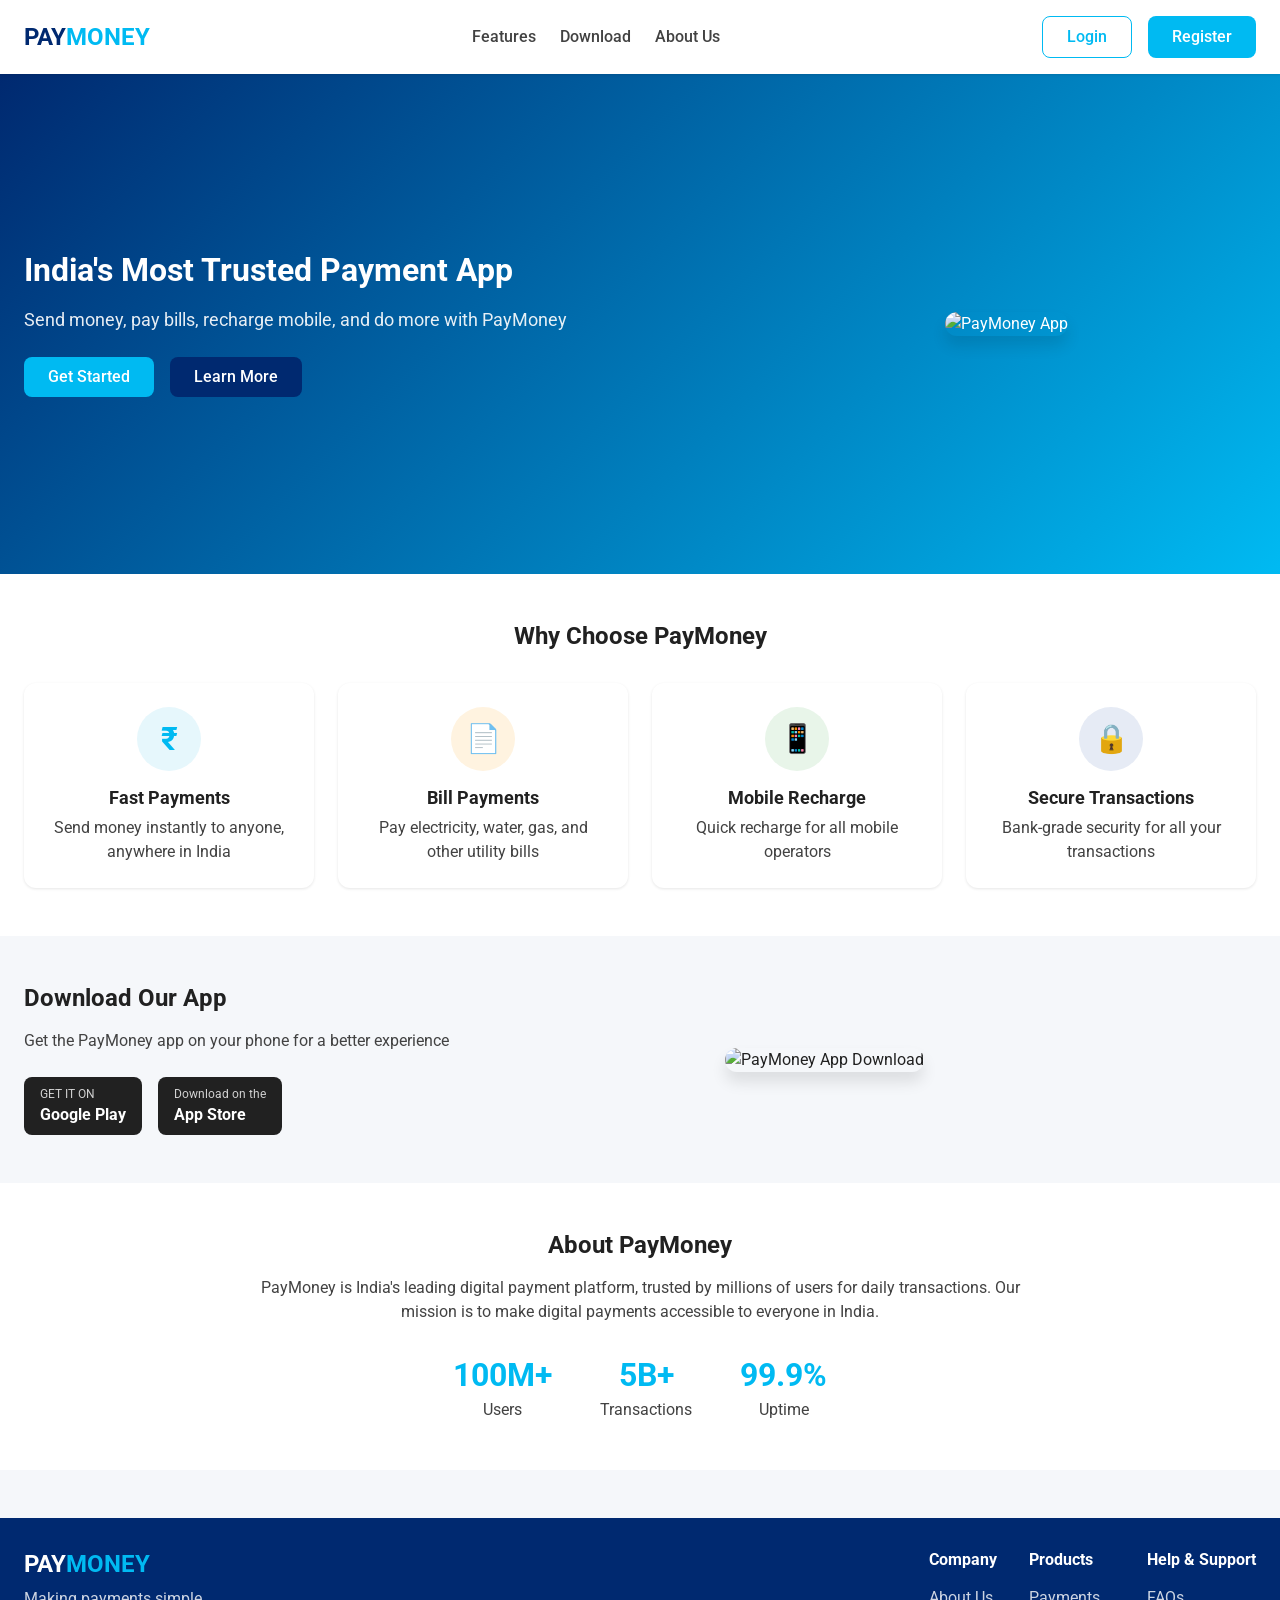
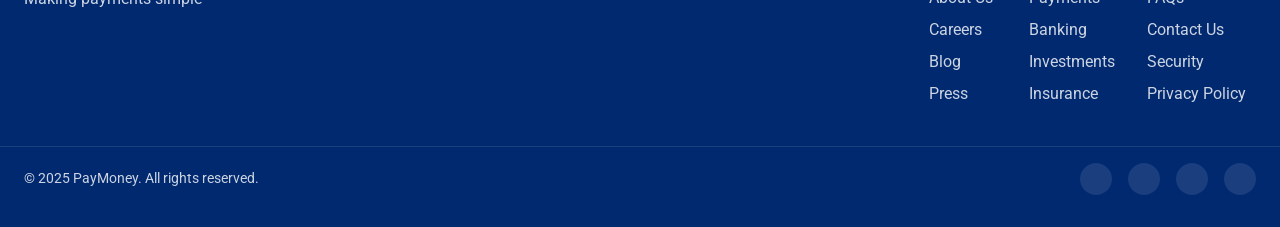
==== index.html @ 13b38fb4 "new codes" ====
<!DOCTYPE html>
<html lang="en">
<head>
  <meta charset="UTF-8">
  <meta name="viewport" content="width=device-width, initial-scale=1.0">
  <title>PAYMONEY - India's Leading Payment App</title>
  <link rel="stylesheet" href="css/main.css">
  <link rel="stylesheet" href="css/home.css">
  <link rel="stylesheet" href="https://fonts.googleapis.com/css2?family=Roboto:wght@400;500;700&display=swap">
</head>
<body>
  <header class="main-header">
    <div class="header-content">
      <div class="logo">
        <h1>PAY<span>MONEY</span></h1>
      </div>
      
      <nav class="desktop-nav">
        <ul>
          <li><a href="#features">Features</a></li>
          <li><a href="#download">Download</a></li>
          <li><a href="#about">About Us</a></li>
        </ul>
      </nav>
      
      <div class="auth-buttons">
        <a href="login.html" class="btn btn-outline">Login</a>
        <a href="register.html" class="btn btn-primary">Register</a>
      </div>
      
      <div class="hamburger-menu">
        <div class="bar"></div>
        <div class="bar"></div>
        <div class="bar"></div>
      </div>
    </div>
  </header>
  
  <div class="mobile-menu">
    <ul>
      <li><a href="#features">Features</a></li>
      <li><a href="#download">Download</a></li>
      <li><a href="#about">About Us</a></li>
      <li><a href="login.html">Login</a></li>
      <li><a href="register.html">Register</a></li>
    </ul>
  </div>
  
  <main>
    <section class="hero">
      <div class="hero-content">
        <h1>India's Most Trusted Payment App</h1>
        <p>Send money, pay bills, recharge mobile, and do more with PayMoney</p>
        <div class="hero-buttons">
          <a href="register.html" class="btn btn-primary">Get Started</a>
          <a href="#features" class="btn btn-secondary">Learn More</a>
        </div>
      </div>
      <div class="hero-image">
        <img src="https://images.pexels.com/photos/230544/pexels-photo-230544.jpeg?auto=compress&cs=tinysrgb&w=600" alt="PayMoney App">
      </div>
    </section>
    
    <section id="features" class="features">
      <h2>Why Choose PayMoney</h2>
      <div class="features-grid">
        <div class="feature-card">
          <div class="feature-icon payments"></div>
          <h3>Fast Payments</h3>
          <p>Send money instantly to anyone, anywhere in India</p>
        </div>
        <div class="feature-card">
          <div class="feature-icon bills"></div>
          <h3>Bill Payments</h3>
          <p>Pay electricity, water, gas, and other utility bills</p>
        </div>
        <div class="feature-card">
          <div class="feature-icon recharge"></div>
          <h3>Mobile Recharge</h3>
          <p>Quick recharge for all mobile operators</p>
        </div>
        <div class="feature-card">
          <div class="feature-icon security"></div>
          <h3>Secure Transactions</h3>
          <p>Bank-grade security for all your transactions</p>
        </div>
      </div>
    </section>
    
    <section id="download" class="download">
      <div class="download-content">
        <h2>Download Our App</h2>
        <p>Get the PayMoney app on your phone for a better experience</p>
        <div class="store-buttons">
          <a href="#" class="store-button google-play">
            <span>GET IT ON</span>
            <strong>Google Play</strong>
          </a>
          <a href="#" class="store-button app-store">
            <span>Download on the</span>
            <strong>App Store</strong>
          </a>
        </div>
      </div>
      <div class="download-image">
        <img src="https://images.pexels.com/photos/607812/pexels-photo-607812.jpeg?auto=compress&cs=tinysrgb&w=600" alt="PayMoney App Download">
      </div>
    </section>
    
    <section id="about" class="about">
      <h2>About PayMoney</h2>
      <p>PayMoney is India's leading digital payment platform, trusted by millions of users for daily transactions. Our mission is to make digital payments accessible to everyone in India.</p>
      <div class="stats">
        <div class="stat-item">
          <h3>100M+</h3>
          <p>Users</p>
        </div>
        <div class="stat-item">
          <h3>5B+</h3>
          <p>Transactions</p>
        </div>
        <div class="stat-item">
          <h3>99.9%</h3>
          <p>Uptime</p>
        </div>
      </div>
    </section>
  </main>
  
  <footer class="main-footer">
    <div class="footer-content">
      <div class="footer-logo">
        <h2>PAY<span>MONEY</span></h2>
        <p>Making payments simple</p>
      </div>
      
      <div class="footer-links">
        <div class="link-group">
          <h3>Company</h3>
          <ul>
            <li><a href="#">About Us</a></li>
            <li><a href="#">Careers</a></li>
            <li><a href="#">Blog</a></li>
            <li><a href="#">Press</a></li>
          </ul>
        </div>
        
        <div class="link-group">
          <h3>Products</h3>
          <ul>
            <li><a href="#">Payments</a></li>
            <li><a href="#">Banking</a></li>
            <li><a href="#">Investments</a></li>
            <li><a href="#">Insurance</a></li>
          </ul>
        </div>
        
        <div class="link-group">
          <h3>Help & Support</h3>
          <ul>
            <li><a href="#">FAQs</a></li>
            <li><a href="#">Contact Us</a></li>
            <li><a href="#">Security</a></li>
            <li><a href="#">Privacy Policy</a></li>
          </ul>
        </div>
      </div>
    </div>
    
    <div class="footer-bottom">
      <p>&copy; 2025 PayMoney. All rights reserved.</p>
      <div class="social-links">
        <a href="#" class="social-icon facebook"></a>
        <a href="#" class="social-icon twitter"></a>
        <a href="#" class="social-icon instagram"></a>
        <a href="#" class="social-icon linkedin"></a>
      </div>
    </div>
  </footer>
  
  <script src="js/main.js"></script>
</body>
</html>
---- css/main.css ----
:root {
  /* Colors */
  --primary-color: #00baf2;
  --primary-dark: #0095cc;
  --primary-light: #e6f7fc;
  --secondary-color: #002970;
  --secondary-dark: #001c4d;
  --secondary-light: #e6ebf5;
  
  --accent-color: #ff5722;
  --accent-dark: #e64a19;
  --accent-light: #ffebe5;
  
  --success-color: #4caf50;
  --success-dark: #388e3c;
  --success-light: #e8f5e9;
  
  --warning-color: #ff9800;
  --warning-dark: #f57c00;
  --warning-light: #fff3e0;
  
  --error-color: #f44336;
  --error-dark: #d32f2f;
  --error-light: #ffebee;
  
  --text-dark: #212121;
  --text-medium: #424242;
  --text-light: #757575;
  --text-white: #ffffff;
  
  --bg-light: #f5f7fa;
  --bg-white: #ffffff;
  --bg-grey: #f1f3f6;
  
  --border-color: #e0e0e0;
  --border-dark: #bdbdbd;
  
  /* Spacing */
  --spacing-xs: 4px;
  --spacing-sm: 8px;
  --spacing-md: 16px;
  --spacing-lg: 24px;
  --spacing-xl: 32px;
  --spacing-xxl: 48px;
  
  /* Border Radius */
  --border-radius-sm: 4px;
  --border-radius-md: 8px;
  --border-radius-lg: 12px;
  --border-radius-xl: 16px;
  
  /* Shadows */
  --shadow-sm: 0 1px 3px rgba(0, 0, 0, 0.1);
  --shadow-md: 0 4px 6px rgba(0, 0, 0, 0.1);
  --shadow-lg: 0 10px 15px rgba(0, 0, 0, 0.1);
  --shadow-xl: 0 20px 25px rgba(0, 0, 0, 0.1);
  
  /* Font */
  --font-family: 'Roboto', sans-serif;
  --font-size-xs: 12px;
  --font-size-sm: 14px;
  --font-size-md: 16px;
  --font-size-lg: 18px;
  --font-size-xl: 24px;
  --font-size-xxl: 32px;
  
  /* Transitions */
  --transition-fast: 0.2s ease;
  --transition-normal: 0.3s ease;
  --transition-slow: 0.5s ease;
}

/* Base Styles */
* {
  margin: 0;
  padding: 0;
  box-sizing: border-box;
}

html {
  scroll-behavior: smooth;
}

body {
  font-family: var(--font-family);
  font-size: var(--font-size-md);
  color: var(--text-dark);
  background-color: var(--bg-light);
  line-height: 1.5;
}

h1, h2, h3, h4, h5, h6 {
  margin-bottom: var(--spacing-md);
  font-weight: 700;
  line-height: 1.2;
}

p {
  margin-bottom: var(--spacing-md);
}

a {
  color: var(--primary-color);
  text-decoration: none;
  transition: color var(--transition-fast);
}

a:hover {
  color: var(--primary-dark);
}

ul, ol {
  list-style: none;
}

img {
  max-width: 100%;
  height: auto;
}

/* Layout */
.container {
  max-width: 1200px;
  margin: 0 auto;
  padding: 0 var(--spacing-md);
}

/* Buttons */
.btn {
  display: inline-flex;
  align-items: center;
  justify-content: center;
  padding: var(--spacing-sm) var(--spacing-lg);
  border-radius: var(--border-radius-md);
  font-size: var(--font-size-md);
  font-weight: 500;
  text-align: center;
  cursor: pointer;
  transition: all var(--transition-fast);
  border: none;
  outline: none;
}

.btn-primary {
  background-color: var(--primary-color);
  color: var(--text-white);
}

.btn-primary:hover {
  background-color: var(--primary-dark);
  color: var(--text-white);
}

.btn-secondary {
  background-color: var(--secondary-color);
  color: var(--text-white);
}

.btn-secondary:hover {
  background-color: var(--secondary-dark);
  color: var(--text-white);
}

.btn-outline {
  background-color: transparent;
  color: var(--primary-color);
  border: 1px solid var(--primary-color);
}

.btn-outline:hover {
  background-color: var(--primary-light);
}

.btn-icon {
  padding: var(--spacing-xs);
  background: transparent;
  border: none;
  color: var(--text-light);
  cursor: pointer;
  transition: color var(--transition-fast);
}

.btn-icon:hover {
  color: var(--primary-color);
}

/* Header */
.main-header {
  background-color: var(--bg-white);
  box-shadow: var(--shadow-sm);
  position: sticky;
  top: 0;
  z-index: 100;
}

.header-content {
  display: flex;
  align-items: center;
  justify-content: space-between;
  padding: var(--spacing-md) var(--spacing-lg);
}

.logo h1 {
  margin: 0;
  font-size: var(--font-size-xl);
  color: var(--secondary-color);
}

.logo h1 span {
  color: var(--primary-color);
}

.desktop-nav ul {
  display: flex;
  gap: var(--spacing-lg);
}

.desktop-nav a {
  color: var(--text-medium);
  font-weight: 500;
}

.desktop-nav a:hover {
  color: var(--primary-color);
}

.auth-buttons {
  display: flex;
  gap: var(--spacing-md);
}

.user-menu {
  display: flex;
  align-items: center;
  gap: var(--spacing-md);
}

.user-profile {
  display: flex;
  align-items: center;
  gap: var(--spacing-xs);
}

.user-profile img {
  width: 32px;
  height: 32px;
  border-radius: 50%;
  object-fit: cover;
}

.hamburger-menu {
  display: none;
  flex-direction: column;
  cursor: pointer;
}

.bar {
  width: 24px;
  height: 2px;
  background-color: var(--text-dark);
  margin: 3px 0;
  transition: transform var(--transition-fast);
}

.mobile-menu {
  display: none;
  position: fixed;
  top: 64px;
  left: 0;
  width: 100%;
  background-color: var(--bg-white);
  box-shadow: var(--shadow-md);
  z-index: 99;
  transform: translateY(-100%);
  transition: transform var(--transition-normal);
}

.mobile-menu.active {
  transform: translateY(0);
}

.mobile-menu ul {
  padding: var(--spacing-md);
}

.mobile-menu li {
  margin-bottom: var(--spacing-md);
}

.mobile-menu a {
  display: block;
  padding: var(--spacing-sm) 0;
  color: var(--text-medium);
  font-weight: 500;
}

/* Forms */
.form-group {
  margin-bottom: var(--spacing-md);
}

.form-row {
  display: flex;
  gap: var(--spacing-md);
  margin-bottom: var(--spacing-md);
}

label {
  display: block;
  margin-bottom: var(--spacing-xs);
  font-weight: 500;
  color: var(--text-medium);
}

input, select, textarea {
  width: 100%;
  padding: var(--spacing-sm) var(--spacing-md);
  border: 1px solid var(--border-color);
  border-radius: var(--border-radius-md);
  font-family: var(--font-family);
  font-size: var(--font-size-md);
  transition: border-color var(--transition-fast);
}

input:focus, select:focus, textarea:focus {
  outline: none;
  border-color: var(--primary-color);
}

input::placeholder, select::placeholder, textarea::placeholder {
  color: var(--text-light);
}

/* Modals */
.modal {
  display: none;
  position: fixed;
  top: 0;
  left: 0;
  width: 100%;
  height: 100%;
  background-color: rgba(0, 0, 0, 0.5);
  z-index: 1000;
  overflow-y: auto;
}

.modal-content {
  position: relative;
  background-color: var(--bg-white);
  margin: 10% auto;
  padding: var(--spacing-lg);
  width: 90%;
  max-width: 500px;
  border-radius: var(--border-radius-lg);
  box-shadow: var(--shadow-lg);
}

.close-modal {
  position: absolute;
  top: var(--spacing-md);
  right: var(--spacing-md);
  font-size: var(--font-size-xl);
  cursor: pointer;
  color: var(--text-light);
  transition: color var(--transition-fast);
}

.close-modal:hover {
  color: var(--text-dark);
}

/* Notifications */
.notification {
  position: fixed;
  bottom: var(--spacing-lg);
  right: var(--spacing-lg);
  padding: var(--spacing-md) var(--spacing-lg);
  background-color: var(--bg-white);
  color: var(--text-medium);
  border-radius: var(--border-radius-md);
  box-shadow: var(--shadow-md);
  transform: translateY(150%);
  transition: transform var(--transition-normal);
  z-index: 1000;
}

.notification.success {
  background-color: var(--success-light);
  color: var(--success-dark);
  border-left: 4px solid var(--success-color);
}

.notification.error {
  background-color: var(--error-light);
  color: var(--error-dark);
  border-left: 4px solid var(--error-color);
}

.notification.warning {
  background-color: var(--warning-light);
  color: var(--warning-dark);
  border-left: 4px solid var(--warning-color);
}

.notification.show {
  transform: translateY(0);
}

/* Footer */
.main-footer {
  background-color: var(--secondary-color);
  color: var(--text-white);
  padding: var(--spacing-xl) 0 var(--spacing-md);
  margin-top: var(--spacing-xxl);
}

.footer-content {
  display: flex;
  flex-wrap: wrap;
  justify-content: space-between;
  padding: 0 var(--spacing-lg);
  margin-bottom: var(--spacing-xl);
}

.footer-logo h2 {
  color: var(--text-white);
  margin-bottom: var(--spacing-sm);
}

.footer-logo h2 span {
  color: var(--primary-color);
}

.footer-logo p {
  color: var(--text-white);
  opacity: 0.8;
}

.footer-links {
  display: flex;
  flex-wrap: wrap;
  gap: var(--spacing-xl);
}

.link-group h3 {
  color: var(--text-white);
  font-size: var(--font-size-md);
  margin-bottom: var(--spacing-md);
}

.link-group ul li {
  margin-bottom: var(--spacing-sm);
}

.link-group a {
  color: var(--text-white);
  opacity: 0.8;
  transition: opacity var(--transition-fast);
}

.link-group a:hover {
  opacity: 1;
  color: var(--primary-light);
}

.footer-bottom {
  display: flex;
  justify-content: space-between;
  align-items: center;
  padding: var(--spacing-md) var(--spacing-lg);
  border-top: 1px solid rgba(255, 255, 255, 0.1);
}

.footer-bottom p {
  margin: 0;
  opacity: 0.8;
  font-size: var(--font-size-sm);
}

.social-links {
  display: flex;
  gap: var(--spacing-md);
}

.social-icon {
  width: 32px;
  height: 32px;
  background-color: rgba(255, 255, 255, 0.1);
  border-radius: 50%;
  display: flex;
  align-items: center;
  justify-content: center;
  transition: background-color var(--transition-fast);
}

.social-icon:hover {
  background-color: var(--primary-color);
}

/* Utility Classes */
.hidden {
  display: none !important;
}

.status-badge {
  display: inline-block;
  padding: 2px 8px;
  border-radius: 12px;
  font-size: var(--font-size-xs);
  font-weight: 500;
  background-color: var(--bg-grey);
  color: var(--text-medium);
}

.status-badge.success {
  background-color: var(--success-light);
  color: var(--success-dark);
}

.status-badge.warning {
  background-color: var(--warning-light);
  color: var(--warning-dark);
}

.status-badge.error {
  background-color: var(--error-light);
  color: var(--error-dark);
}

.status-badge.primary {
  background-color: var(--primary-light);
  color: var(--primary-dark);
}

/* Responsive Design */
@media (max-width: 1024px) {
  .footer-content {
    flex-direction: column;
    gap: var(--spacing-xl);
  }
  
  .footer-links {
    margin-top: var(--spacing-lg);
  }
}

@media (max-width: 768px) {
  .desktop-nav, .auth-buttons {
    display: none;
  }
  
  .hamburger-menu {
    display: flex;
  }
  
  .form-row {
    flex-direction: column;
    gap: 0;
  }
  
  .footer-links {
    flex-direction: column;
    gap: var(--spacing-xl);
  }
  
  .footer-bottom {
    flex-direction: column;
    gap: var(--spacing-md);
  }
}

@media (max-width: 480px) {
  .modal-content {
    width: 95%;
    margin: 5% auto;
    padding: var(--spacing-md);
  }
}
---- css/home.css ----
/* Hero Section */
.hero {
  display: flex;
  align-items: center;
  justify-content: space-between;
  padding: var(--spacing-xxl) var(--spacing-lg);
  background: linear-gradient(135deg, var(--secondary-color) 0%, var(--primary-color) 100%);
  color: var(--text-white);
  min-height: 500px;
}

.hero-content {
  flex: 1;
  max-width: 600px;
}

.hero-content h1 {
  font-size: var(--font-size-xxl);
  margin-bottom: var(--spacing-md);
  line-height: 1.2;
}

.hero-content p {
  font-size: var(--font-size-lg);
  margin-bottom: var(--spacing-lg);
  opacity: 0.9;
}

.hero-buttons {
  display: flex;
  gap: var(--spacing-md);
}

.hero-image {
  flex: 1;
  max-width: 500px;
  display: flex;
  justify-content: center;
  align-items: center;
}

.hero-image img {
  max-width: 100%;
  border-radius: var(--border-radius-lg);
  box-shadow: var(--shadow-lg);
  animation: float 4s ease-in-out infinite;
}

@keyframes float {
  0% {
    transform: translateY(0px);
  }
  50% {
    transform: translateY(-20px);
  }
  100% {
    transform: translateY(0px);
  }
}

/* Features Section */
.features {
  padding: var(--spacing-xxl) var(--spacing-lg);
  text-align: center;
  background-color: var(--bg-white);
}

.features h2 {
  font-size: var(--font-size-xl);
  margin-bottom: var(--spacing-xl);
}

.features-grid {
  display: grid;
  grid-template-columns: repeat(auto-fit, minmax(250px, 1fr));
  gap: var(--spacing-lg);
  margin-top: var(--spacing-xl);
}

.feature-card {
  background-color: var(--bg-white);
  border-radius: var(--border-radius-lg);
  padding: var(--spacing-lg);
  box-shadow: var(--shadow-sm);
  transition: transform var(--transition-normal), box-shadow var(--transition-normal);
}

.feature-card:hover {
  transform: translateY(-5px);
  box-shadow: var(--shadow-md);
}

.feature-icon {
  width: 64px;
  height: 64px;
  margin: 0 auto var(--spacing-md);
  display: flex;
  align-items: center;
  justify-content: center;
  border-radius: 50%;
  background-color: var(--primary-light);
  color: var(--primary-dark);
}

.feature-card h3 {
  font-size: var(--font-size-lg);
  margin-bottom: var(--spacing-sm);
}

.feature-card p {
  color: var(--text-medium);
  margin-bottom: 0;
}

.feature-icon.payments {
  background-color: var(--primary-light);
  color: var(--primary-color);
  position: relative;
}

.feature-icon.payments::before {
  content: '₹';
  font-size: 32px;
  font-weight: bold;
}

.feature-icon.bills {
  background-color: var(--warning-light);
  color: var(--warning-color);
  position: relative;
}

.feature-icon.bills::before {
  content: '📄';
  font-size: 28px;
}

.feature-icon.recharge {
  background-color: var(--success-light);
  color: var(--success-color);
  position: relative;
}

.feature-icon.recharge::before {
  content: '📱';
  font-size: 28px;
}

.feature-icon.security {
  background-color: var(--secondary-light);
  color: var(--secondary-color);
  position: relative;
}

.feature-icon.security::before {
  content: '🔒';
  font-size: 28px;
}

/* Download Section */
.download {
  display: flex;
  align-items: center;
  padding: var(--spacing-xxl) var(--spacing-lg);
  background-color: var(--bg-light);
}

.download-content {
  flex: 1;
  max-width: 600px;
}

.download-content h2 {
  font-size: var(--font-size-xl);
  margin-bottom: var(--spacing-md);
}

.download-content p {
  font-size: var(--font-size-md);
  margin-bottom: var(--spacing-lg);
  color: var(--text-medium);
}

.store-buttons {
  display: flex;
  gap: var(--spacing-md);
}

.store-button {
  display: flex;
  flex-direction: column;
  align-items: flex-start;
  padding: var(--spacing-sm) var(--spacing-md);
  background-color: var(--text-dark);
  color: var(--text-white);
  border-radius: var(--border-radius-md);
  transition: background-color var(--transition-fast);
}

.store-button span {
  font-size: var(--font-size-xs);
  opacity: 0.8;
}

.store-button strong {
  font-size: var(--font-size-md);
  font-weight: 700;
}

.store-button.google-play:hover {
  background-color: #4285F4;
}

.store-button.app-store:hover {
  background-color: #A2AAAD;
}

.download-image {
  flex: 1;
  max-width: 400px;
  display: flex;
  justify-content: center;
  align-items: center;
}

.download-image img {
  max-width: 100%;
  border-radius: var(--border-radius-lg);
  box-shadow: var(--shadow-lg);
}

/* About Section */
.about {
  padding: var(--spacing-xxl) var(--spacing-lg);
  text-align: center;
  background-color: var(--bg-white);
}

.about h2 {
  font-size: var(--font-size-xl);
  margin-bottom: var(--spacing-md);
}

.about p {
  max-width: 800px;
  margin: 0 auto var(--spacing-xl);
  color: var(--text-medium);
}

.stats {
  display: flex;
  justify-content: center;
  gap: var(--spacing-xxl);
  margin-top: var(--spacing-xl);
}

.stat-item h3 {
  font-size: var(--font-size-xxl);
  color: var(--primary-color);
  margin-bottom: var(--spacing-xs);
}

.stat-item p {
  font-size: var(--font-size-md);
  color: var(--text-medium);
  margin-bottom: 0;
}

/* Responsive Design */
@media (max-width: 1024px) {
  .hero, .download {
    flex-direction: column;
    gap: var(--spacing-xl);
    text-align: center;
  }
  
  .hero-content, .download-content {
    max-width: 100%;
  }
  
  .hero-buttons, .store-buttons {
    justify-content: center;
  }
  
  .stats {
    flex-wrap: wrap;
    gap: var(--spacing-xl);
  }
}

@media (max-width: 768px) {
  .hero {
    min-height: auto;
    padding: var(--spacing-xl) var(--spacing-md);
  }
  
  .hero-content h1 {
    font-size: var(--font-size-xl);
  }
  
  .hero-content p {
    font-size: var(--font-size-md);
  }
  
  .features-grid {
    grid-template-columns: 1fr;
  }
  
  .stats {
    flex-direction: column;
    gap: var(--spacing-lg);
  }
}
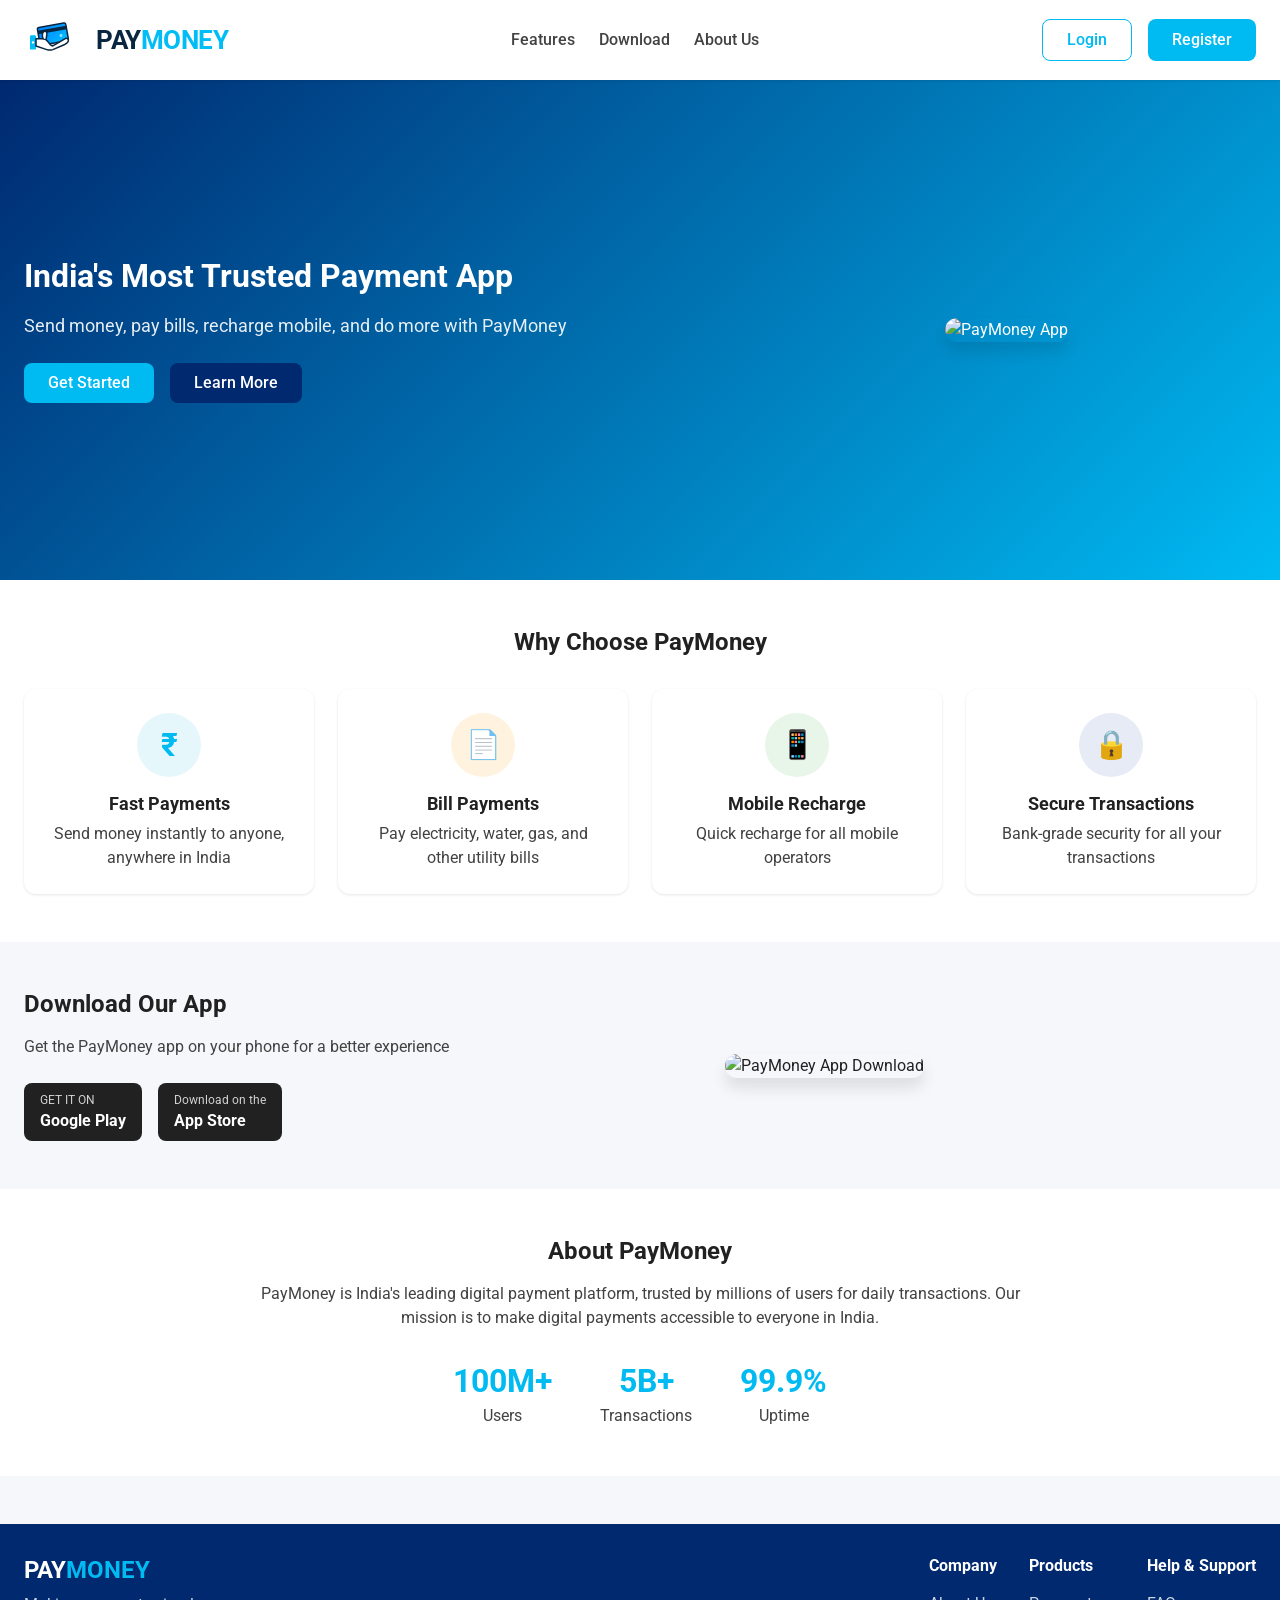
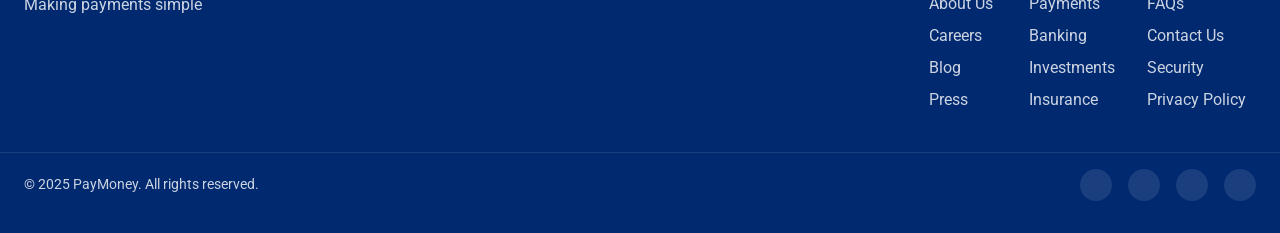
==== commit 9db92761: "Version 2" ====
--- a/index.html
+++ b/index.html
@@ -1,20 +1,47 @@
 <!DOCTYPE html>
 <html lang="en">
+
 <head>
   <meta charset="UTF-8">
   <meta name="viewport" content="width=device-width, initial-scale=1.0">
   <title>PAYMONEY - India's Leading Payment App</title>
   <link rel="stylesheet" href="css/main.css">
   <link rel="stylesheet" href="css/home.css">
+  <link rel="stylesheet" href="css/logo.css">
   <link rel="stylesheet" href="https://fonts.googleapis.com/css2?family=Roboto:wght@400;500;700&display=swap">
 </head>
+
 <body>
   <header class="main-header">
     <div class="header-content">
       <div class="logo">
-        <h1>PAY<span>MONEY</span></h1>
-      </div>
-      
+        <a href="index.html" class="paymoney-logo">
+          <svg class="logo-icon-svg" viewBox="0 0 100 80" xmlns="http://www.w3.org/2000/svg">
+            <defs>
+              <linearGradient id="cardGradient" x1="0%" y1="0%" x2="100%" y2="100%">
+                <stop offset="0%" stop-color="#0080ff" />
+                <stop offset="100%" stop-color="#00bfff" />
+              </linearGradient>
+            </defs>
+            <g transform="rotate(-10 50 35)">
+              <rect class="card-body" x="25" y="15" width="48" height="30" rx="3" />
+              <rect class="card-stripe" x="25" y="20" width="48" height="6" />
+              <rect class="card-chip" x="30" y="32" width="7" height="5" rx="1" />
+              <circle cx="62" cy="34.5" r="2.5" fill="#ffffff" opacity="0.6" />
+              <circle cx="66" cy="34.5" r="2.5" fill="#00bfff" opacity="0.6" />
+            </g>
+            <rect class="cuff" x="10" y="32" width="10" height="24" rx="2" />
+            <circle class="cuff-button" cx="15" cy="44" r="2" />
+            <path class="hand"
+              d="M 20,38 H 32 C 36,38 38,40 40,43 L 44,48 C 46,50 49,50 51,48 L 68,38 C 71,36 74,38 74,41 C 74,44 71,46 67,48 L 48,56 C 45,57 41,57 38,56 L 20,50 Z" />
+            <path class="hand" d="M 32,38 C 30,34 30,28 33,26 C 36,24 39,27 38,31 L 37,38" />
+          </svg>
+          <span class="logo-text-css">
+            <span class="pay-part">PAY</span><span class="money-part">MONEY</span>
+          </span>
+        </a>
+      </div>
+
       <nav class="desktop-nav">
         <ul>
           <li><a href="#features">Features</a></li>
@@ -22,12 +49,12 @@
           <li><a href="#about">About Us</a></li>
         </ul>
       </nav>
-      
+
       <div class="auth-buttons">
         <a href="login.html" class="btn btn-outline">Login</a>
         <a href="register.html" class="btn btn-primary">Register</a>
       </div>
-      
+
       <div class="hamburger-menu">
         <div class="bar"></div>
         <div class="bar"></div>
@@ -35,7 +62,7 @@
       </div>
     </div>
   </header>
-  
+
   <div class="mobile-menu">
     <ul>
       <li><a href="#features">Features</a></li>
@@ -45,7 +72,7 @@
       <li><a href="register.html">Register</a></li>
     </ul>
   </div>
-  
+
   <main>
     <section class="hero">
       <div class="hero-content">
@@ -57,10 +84,11 @@
         </div>
       </div>
       <div class="hero-image">
-        <img src="https://images.pexels.com/photos/230544/pexels-photo-230544.jpeg?auto=compress&cs=tinysrgb&w=600" alt="PayMoney App">
-      </div>
-    </section>
-    
+        <img src="https://images.pexels.com/photos/230544/pexels-photo-230544.jpeg?auto=compress&cs=tinysrgb&w=600"
+          alt="PayMoney App">
+      </div>
+    </section>
+
     <section id="features" class="features">
       <h2>Why Choose PayMoney</h2>
       <div class="features-grid">
@@ -86,7 +114,7 @@
         </div>
       </div>
     </section>
-    
+
     <section id="download" class="download">
       <div class="download-content">
         <h2>Download Our App</h2>
@@ -103,13 +131,15 @@
         </div>
       </div>
       <div class="download-image">
-        <img src="https://images.pexels.com/photos/607812/pexels-photo-607812.jpeg?auto=compress&cs=tinysrgb&w=600" alt="PayMoney App Download">
-      </div>
-    </section>
-    
+        <img src="https://images.pexels.com/photos/607812/pexels-photo-607812.jpeg?auto=compress&cs=tinysrgb&w=600"
+          alt="PayMoney App Download">
+      </div>
+    </section>
+
     <section id="about" class="about">
       <h2>About PayMoney</h2>
-      <p>PayMoney is India's leading digital payment platform, trusted by millions of users for daily transactions. Our mission is to make digital payments accessible to everyone in India.</p>
+      <p>PayMoney is India's leading digital payment platform, trusted by millions of users for daily transactions. Our
+        mission is to make digital payments accessible to everyone in India.</p>
       <div class="stats">
         <div class="stat-item">
           <h3>100M+</h3>
@@ -126,14 +156,14 @@
       </div>
     </section>
   </main>
-  
+
   <footer class="main-footer">
     <div class="footer-content">
       <div class="footer-logo">
         <h2>PAY<span>MONEY</span></h2>
         <p>Making payments simple</p>
       </div>
-      
+
       <div class="footer-links">
         <div class="link-group">
           <h3>Company</h3>
@@ -144,7 +174,7 @@
             <li><a href="#">Press</a></li>
           </ul>
         </div>
-        
+
         <div class="link-group">
           <h3>Products</h3>
           <ul>
@@ -154,7 +184,7 @@
             <li><a href="#">Insurance</a></li>
           </ul>
         </div>
-        
+
         <div class="link-group">
           <h3>Help & Support</h3>
           <ul>
@@ -166,7 +196,7 @@
         </div>
       </div>
     </div>
-    
+
     <div class="footer-bottom">
       <p>&copy; 2025 PayMoney. All rights reserved.</p>
       <div class="social-links">
@@ -177,7 +207,10 @@
       </div>
     </div>
   </footer>
-  
+
   <script src="js/main.js"></script>
+  <script src="https://cdn.jsdelivr.net/npm/@supabase/supabase-js@2"></script>
+  <script src="js/supabaseClient.js"></script>
 </body>
+
 </html>
--- a/css/main.css
+++ b/css/main.css
@@ -210,6 +210,19 @@
   color: var(--primary-color);
 }
 
+.logo a {
+  text-decoration: none;
+  color: inherit;
+}
+
+.logo img {
+  height: 54px;
+  width: auto;
+  display: block;
+  object-fit: contain;
+  filter: drop-shadow(0px 2px 4px rgba(0, 0, 0, 0.15));
+}
+
 .desktop-nav ul {
   display: flex;
   gap: var(--spacing-lg);
@@ -233,12 +246,21 @@
   display: flex;
   align-items: center;
   gap: var(--spacing-md);
+  margin-left: auto;
+  margin-right: var(--spacing-md);
+}
+
+#logoutBtn {
+  display: none;
 }
 
 .user-profile {
   display: flex;
   align-items: center;
   gap: var(--spacing-xs);
+  text-decoration: none;
+  color: inherit;
+  cursor: pointer;
 }
 
 .user-profile img {
@@ -249,7 +271,7 @@
 }
 
 .hamburger-menu {
-  display: none;
+  display: flex;
   flex-direction: column;
   cursor: pointer;
 }
@@ -263,7 +285,7 @@
 }
 
 .mobile-menu {
-  display: none;
+  display: block;
   position: fixed;
   top: 64px;
   left: 0;
@@ -406,6 +428,18 @@
   transform: translateY(0);
 }
 
+.notification.top-center {
+  bottom: auto;
+  left: 50%;
+  right: auto;
+  top: var(--spacing-lg);
+  transform: translate(-50%, -150%);
+}
+
+.notification.top-center.show {
+  transform: translate(-50%, 0);
+}
+
 /* Footer */
 .main-footer {
   background-color: var(--secondary-color);
@@ -549,8 +583,22 @@
     display: none;
   }
   
-  .hamburger-menu {
-    display: flex;
+  .logo h1 {
+    font-size: var(--font-size-lg);
+  }
+  
+  .logo img {
+    height: 44px;
+  }
+  
+  .user-profile #userName {
+    display: none;
+  }
+  
+  .user-profile img {
+    width: 34px;
+    height: 34px;
+    border: 2px solid var(--primary-color);
   }
   
   .form-row {
@@ -566,6 +614,12 @@
   .footer-bottom {
     flex-direction: column;
     gap: var(--spacing-md);
+  }
+  
+  .modal-content {
+    width: 85%;
+    margin: 15% auto;
+    padding: var(--spacing-lg);
   }
 }
 
--- a/css/home.css
+++ b/css/home.css
@@ -310,4 +310,13 @@
     flex-direction: column;
     gap: var(--spacing-lg);
   }
+}
+
+@media (min-width: 769px) {
+  .hamburger-menu {
+    display: none !important;
+  }
+  .mobile-menu {
+    display: none !important;
+  }
 }
--- a/css/logo.css
+++ b/css/logo.css
@@ -0,0 +1,86 @@
+/**
+ * Dynamic CSS Logo Styling for PAYMONEY
+ */
+
+.paymoney-logo {
+  display: flex;
+  align-items: center;
+  gap: 12px;
+  text-decoration: none;
+  transition: transform 0.2s ease;
+}
+
+.paymoney-logo:hover {
+  text-decoration: none;
+  transform: scale(1.02);
+}
+
+/* SVG Logo Icon */
+.logo-icon-svg {
+  height: 48px;
+  width: auto;
+  display: block;
+}
+
+.logo-icon-svg .cuff {
+  fill: #00BDF5; /* Light cyan cuff */
+}
+
+.logo-icon-svg .cuff-button {
+  fill: #FFFFFF;
+}
+
+.logo-icon-svg .card-body {
+  fill: url(#cardGradient);
+  stroke: #0A2540; /* Dark blue outline */
+  stroke-width: 2.5px;
+}
+
+.logo-icon-svg .card-stripe {
+  fill: #0A2540;
+}
+
+.logo-icon-svg .card-chip {
+  fill: #E6F0FA;
+}
+
+.logo-icon-svg .hand {
+  fill: #FFFFFF;
+  stroke: #0A2540; /* Dark blue outline */
+  stroke-width: 2.5px;
+  stroke-linecap: round;
+  stroke-linejoin: round;
+}
+
+/* Logo Typography */
+.logo-text-css {
+  font-family: 'Roboto', sans-serif;
+  font-weight: 700;
+  font-size: 26px;
+  letter-spacing: -0.5px;
+  display: flex;
+  align-items: center;
+  user-select: none;
+}
+
+.logo-text-css .pay-part {
+  color: #0A2540; /* Dark blue */
+}
+
+.logo-text-css .money-part {
+  color: #00BDF5; /* Cyan */
+}
+
+/* Responsive adjustments */
+@media (max-width: 768px) {
+  .logo-icon-svg {
+    height: 38px;
+  }
+  .logo-text-css {
+    font-size: 20px;
+  }
+}
+
+.logo .paymoney-logo {
+  justify-content: center;
+}
